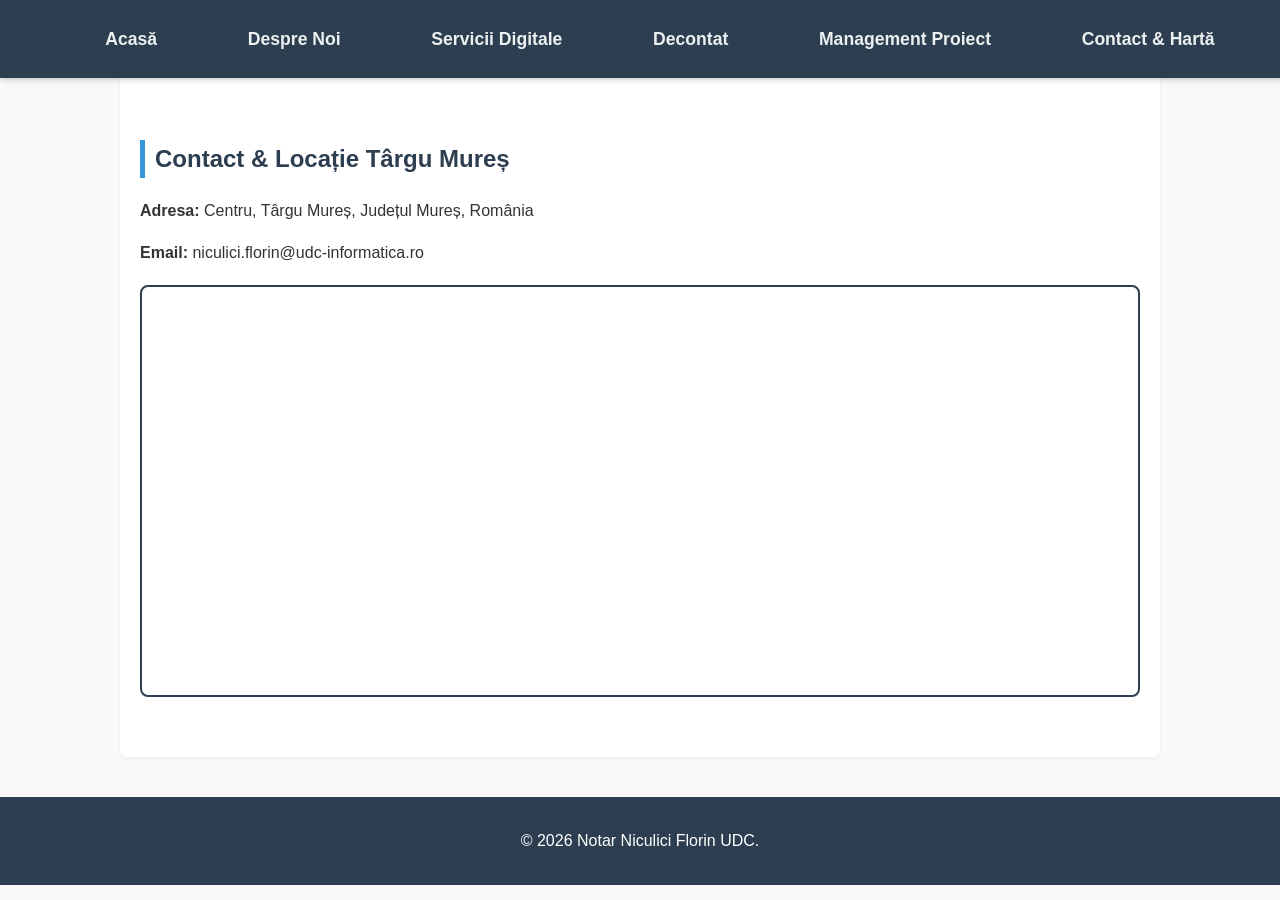
==== contact.html @ 2c57145e "Create contact.html" ====
<!DOCTYPE html>
<html lang="ro">
<head>
    <meta charset="UTF-8">
    <title>Contact & Locatie</title>
    <link rel="stylesheet" href="style.css">
</head>
<body>
<header>
    <nav>
        <a href="index.html">Acasă</a>
        <a href="despre.html">Despre Noi</a>
        <a href="servicii.html">Servicii Digitale</a>
        <a href="decontat.html">Decontat</a>
        <a href="management.html">Management Proiect</a>
        <a href="contact.html">Contact & Hartă</a>
    </nav>
</header>
<main>
    <h2>Contact & Locație Târgu Mureș</h2>
    <p><strong>Adresa:</strong> Centru, Târgu Mureș, Județul Mureș, România</p>
    <p><strong>Email:</strong> niculici.florin@udc-informatica.ro</p>
    <div class="map-container">
        <iframe src="https://google.com" width="100%" height="400" style="border:0;" allowfullscreen="" loading="lazy"></iframe>
    </div>
</main>
<footer><p>&copy; 2026 Notar Niculici Florin UDC.</p></footer>
</body>
</html>
---- style.css ----
body { font-family: 'Segoe UI', Tahoma, Geneva, Verdana, sans-serif; margin: 0; padding: 0; color: #333; line-height: 1.6; background-color: #f9f9f9; }
header { background: #2c3e50; color: white; padding: 20px; position: fixed; width: 100%; top: 0; z-index: 1000; box-shadow: 0 2px 5px rgba(0,0,0,0.2); }
nav { display: flex; justify-content: space-around; max-width: 1200px; margin: 0 auto; flex-wrap: wrap; }
nav a { color: #ecf0f1; text-decoration: none; font-weight: bold; font-size: 1.1rem; padding: 5px 10px; }
nav a:hover { color: #3498db; }
main { padding: 120px 20px 60px 20px; max-width: 1000px; margin: 0 auto; background: white; margin-bottom: 20px; border-radius: 8px; box-shadow: 0 2px 4px rgba(0,0,0,0.05); }
h1, h2, h3 { color: #2c3e50; border-left: 5px solid #3498db; padding-left: 10px; }

/* Profil Facebook */
.profile-container { display: flex; align-items: center; gap: 30px; background: #eef2f7; padding: 25px; border-radius: 12px; margin-top: 20px; border: 1px solid #dcdfe4; }
.profile-avatar { width: 120px; height: 120px; background: #3498db; color: white; display: flex; align-items: center; justify-content: center; font-size: 3rem; font-weight: bold; border-radius: 50%; box-shadow: 0 4px 10px rgba(52, 152, 219, 0.3); border: 3px solid white; flex-shrink: 0; }
.profile-text { flex: 1; }
.fb-btn { display: inline-block; background-color: #1877f2; color: white; padding: 10px 20px; text-decoration: none; border-radius: 6px; font-weight: bold; margin-top: 10px; font-size: 0.9rem; }
.fb-btn:hover { background-color: #166fe5; }

.hero-img { width: 100%; max-height: 400px; object-fit: cover; border-radius: 8px; margin-top: 25px; }
.video-container { position: relative; padding-bottom: 56.25%; height: 0; overflow: hidden; margin-top: 20px; border-radius: 8px; }
.video-container iframe { position: absolute; top: 0; left: 0; width: 100%; height: 100%; border: 0; }
.map-container { margin-top: 20px; border: 2px solid #2c3e50; border-radius: 8px; overflow: hidden; }

/* Tabele GANTT & Kanban */
table { width: 100%; border-collapse: collapse; margin-top: 15px; margin-bottom: 30px; }
th, td { border: 1px solid #ddd; padding: 12px; text-align: left; }
th { background-color: #2c3e50; color: white; }
tr:nth-child(even) { background-color: #f2f2f2; }
.kanban-board { display: flex; gap: 15px; margin-top: 20px; overflow-x: auto; padding-bottom: 10px; }
.kanban-column { flex: 1; min-width: 220px; background: #f4f5f7; padding: 15px; border-radius: 6px; }
.kanban-card { background: white; padding: 12px; margin-bottom: 10px; border-radius: 4px; border-left: 4px solid #3498db; font-size: 0.9rem; }
.card-tag { font-size: 0.75rem; background: #ebecf0; padding: 2px 6px; border-radius: 3px; font-weight: bold; color: #5e6c84; display: inline-block; margin-top: 5px; }

footer { background: #2c3e50; color: white; text-align: center; padding: 15px; margin-top: 40px; }
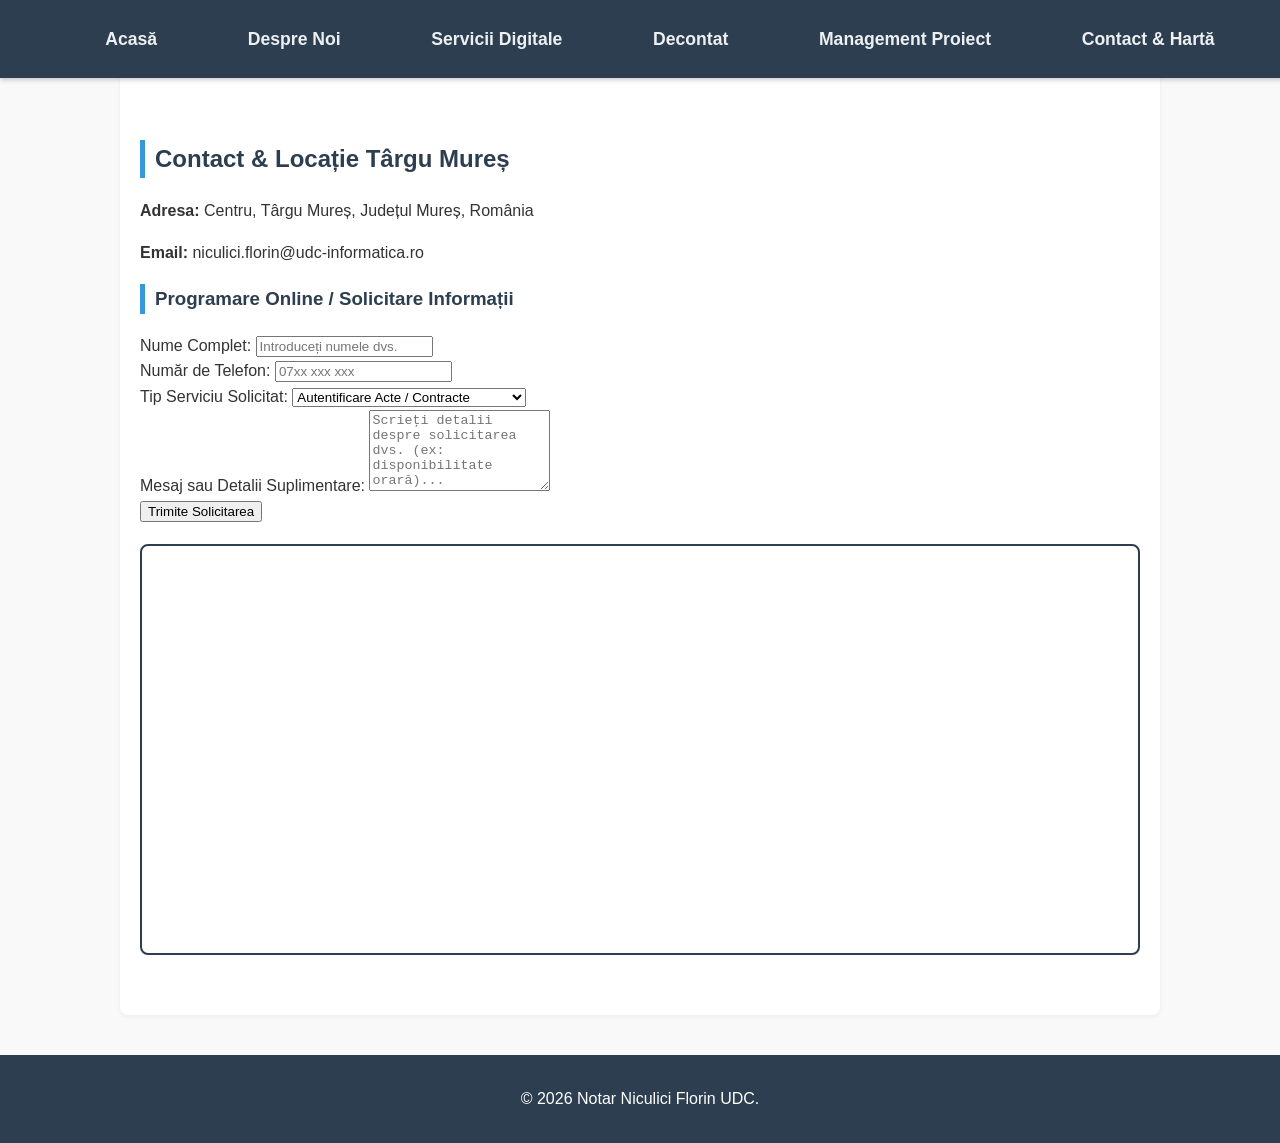
==== commit 174f7eed: "Update contact.html" ====
--- a/contact.html
+++ b/contact.html
@@ -20,6 +20,40 @@
     <h2>Contact & Locație Târgu Mureș</h2>
     <p><strong>Adresa:</strong> Centru, Târgu Mureș, Județul Mureș, România</p>
     <p><strong>Email:</strong> niculici.florin@udc-informatica.ro</p>
+    
+    <!-- Formular de Contact Adaugat -->
+    <div class="form-container">
+        <h3>Programare Online / Solicitare Informații</h3>
+        <form action="#" method="POST">
+            <div class="form-group">
+                <label for="nume">Nume Complet:</label>
+                <input type="text" id="nume" name="nume" placeholder="Introduceți numele dvs." required>
+            </div>
+            
+            <div class="form-group">
+                <label for="telefon">Număr de Telefon:</label>
+                <input type="tel" id="telefon" name="telefon" placeholder="07xx xxx xxx" required>
+            </div>
+            
+            <div class="form-group">
+                <label for="serviciu">Tip Serviciu Solicitat:</label>
+                <select id="serviciu" name="serviciu">
+                    <option value="autentificare">Autentificare Acte / Contracte</option>
+                    <option value="succesiune">Succesiuni și Moșteniri</option>
+                    <option value="decontat">Consultare Eligibilitate Act Decontat</option>
+                    <option value="altele">Alte Servicii Digitale UDC</option>
+                </select>
+            </div>
+            
+            <div class="form-group">
+                <label for="mesaj">Mesaj sau Detalii Suplimentare:</label>
+                <textarea id="mesaj" name="mesaj" rows="5" placeholder="Scrieți detalii despre solicitarea dvs. (ex: disponibilitate orară)..." required></textarea>
+            </div>
+            
+            <button type="submit" class="submit-btn">Trimite Solicitarea</button>
+        </form>
+    </div>
+
     <div class="map-container">
         <iframe src="https://google.com" width="100%" height="400" style="border:0;" allowfullscreen="" loading="lazy"></iframe>
     </div>
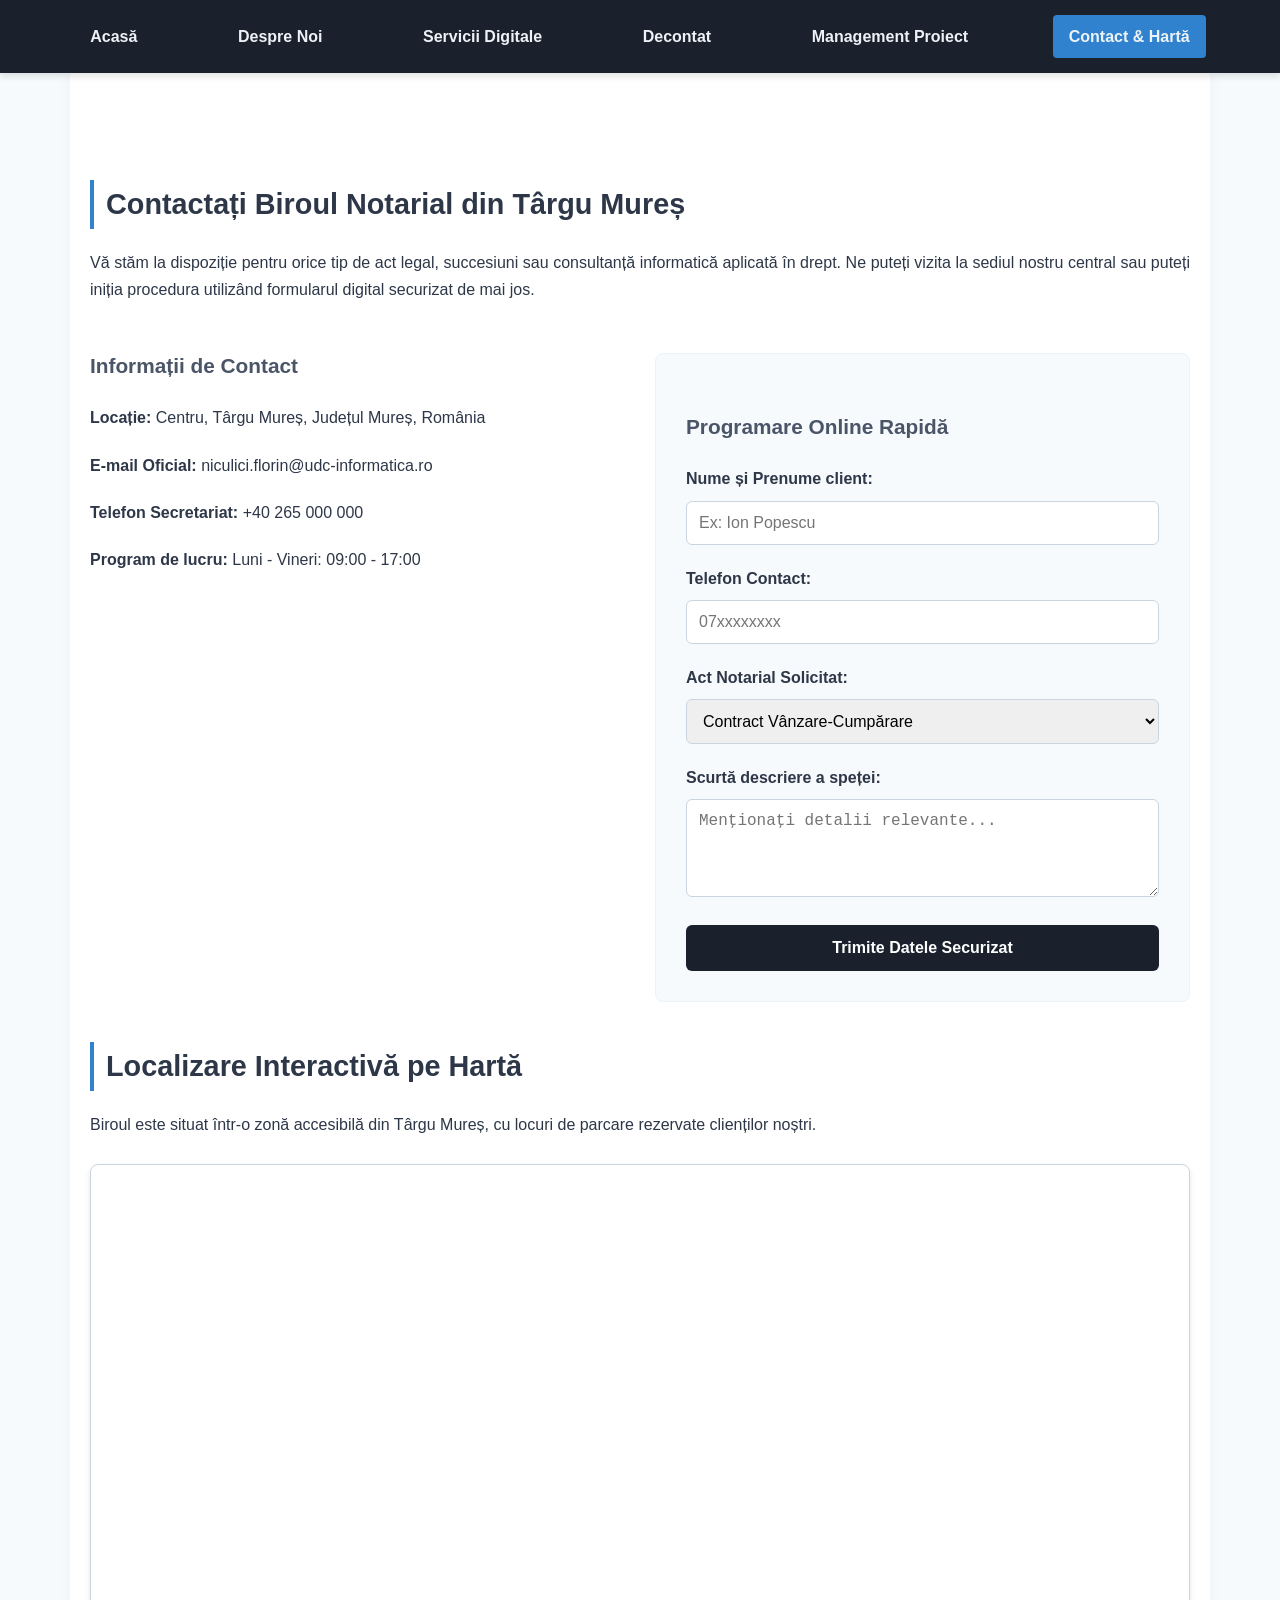
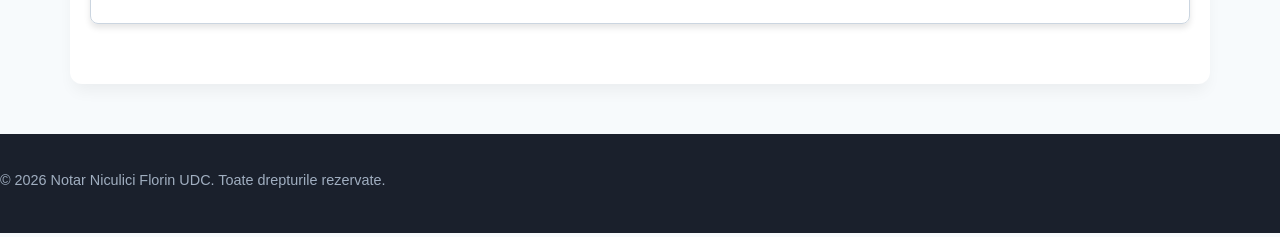
==== commit 8d2d97d5: "Update contact.html" ====
--- a/contact.html
+++ b/contact.html
@@ -1,8 +1,9 @@
+  
 <!DOCTYPE html>
 <html lang="ro">
 <head>
     <meta charset="UTF-8">
-    <title>Contact & Locatie</title>
+    <title>Contact & Locatie - Notar Niculici Florin</title>
     <link rel="stylesheet" href="style.css">
 </head>
 <body>
@@ -13,51 +14,58 @@
         <a href="servicii.html">Servicii Digitale</a>
         <a href="decontat.html">Decontat</a>
         <a href="management.html">Management Proiect</a>
-        <a href="contact.html">Contact & Hartă</a>
+        <a href="contact.html" class="active">Contact & Hartă</a>
     </nav>
 </header>
 <main>
-    <h2>Contact & Locație Târgu Mureș</h2>
-    <p><strong>Adresa:</strong> Centru, Târgu Mureș, Județul Mureș, România</p>
-    <p><strong>Email:</strong> niculici.florin@udc-informatica.ro</p>
+    <h2>Contactați Biroul Notarial din Târgu Mureș</h2>
+    <p>Vă stăm la dispoziție pentru orice tip de act legal, succesiuni sau consultanță informatică aplicată în drept. Ne puteți vizita la sediul nostru central sau puteți iniția procedura utilizând formularul digital securizat de mai jos.</p>
     
-    <!-- Formular de Contact Adaugat -->
-    <div class="form-container">
-        <h3>Programare Online / Solicitare Informații</h3>
-        <form action="#" method="POST">
-            <div class="form-group">
-                <label for="nume">Nume Complet:</label>
-                <input type="text" id="nume" name="nume" placeholder="Introduceți numele dvs." required>
-            </div>
-            
-            <div class="form-group">
-                <label for="telefon">Număr de Telefon:</label>
-                <input type="tel" id="telefon" name="telefon" placeholder="07xx xxx xxx" required>
-            </div>
-            
-            <div class="form-group">
-                <label for="serviciu">Tip Serviciu Solicitat:</label>
-                <select id="serviciu" name="serviciu">
-                    <option value="autentificare">Autentificare Acte / Contracte</option>
-                    <option value="succesiune">Succesiuni și Moșteniri</option>
-                    <option value="decontat">Consultare Eligibilitate Act Decontat</option>
-                    <option value="altele">Alte Servicii Digitale UDC</option>
-                </select>
-            </div>
-            
-            <div class="form-group">
-                <label for="mesaj">Mesaj sau Detalii Suplimentare:</label>
-                <textarea id="mesaj" name="mesaj" rows="5" placeholder="Scrieți detalii despre solicitarea dvs. (ex: disponibilitate orară)..." required></textarea>
-            </div>
-            
-            <button type="submit" class="submit-btn">Trimite Solicitarea</button>
-        </form>
+    <div class="grid-2">
+        <div>
+            <h3>Informații de Contact</h3>
+            <p><strong>Locație:</strong> Centru, Târgu Mureș, Județul Mureș, România</p>
+            <p><strong>E-mail Oficial:</strong> niculici.florin@udc-informatica.ro</p>
+            <p><strong>Telefon Secretariat:</strong> +40 265 000 000</p>
+            <p><strong>Program de lucru:</strong> Luni - Vineri: 09:00 - 17:00</p>
+        </div>
+        
+        <div class="form-container">
+            <h3>Programare Online Rapidă</h3>
+            <form action="#" method="POST">
+                <div class="form-group">
+                    <label for="nume">Nume și Prenume client:</label>
+                    <input type="text" id="nume" name="nume" placeholder="Ex: Ion Popescu" required>
+                </div>
+                <div class="form-group">
+                    <label for="telefon">Telefon Contact:</label>
+                    <input type="tel" id="telefon" name="telefon" placeholder="07xxxxxxxx" required>
+                </div>
+                <div class="form-group">
+                    <label for="serviciu">Act Notarial Solicitat:</label>
+                    <select id="serviciu" name="serviciu">
+                        <option value="vanzare">Contract Vânzare-Cumpărare</option>
+                        <option value="succesiune">Procedură Succesorală (Moștenire)</option>
+                        <option value="decontat">Verificare Act Decontat / Scutit</option>
+                        <option value="procura">Procură Specială Digitală</option>
+                    </select>
+                </div>
+                <div class="form-group">
+                    <label for="mesaj">Scurtă descriere a speței:</label>
+                    <textarea id="mesaj" name="mesaj" rows="4" placeholder="Menționați detalii relevante..." required></textarea>
+                </div>
+                <button type="submit" class="submit-btn">Trimite Datele Securizat</button>
+            </form>
+        </div>
     </div>
 
+    <h2>Localizare Interactivă pe Hartă</h2>
+    <p>Biroul este situat într-o zonă accesibilă din Târgu Mureș, cu locuri de parcare rezervate clienților noștri.</p>
+    
     <div class="map-container">
-        <iframe src="https://google.com" width="100%" height="400" style="border:0;" allowfullscreen="" loading="lazy"></iframe>
+        <iframe src="https://google.com" width="100%" height="450" style="border:0;" allowfullscreen="" loading="lazy"></iframe>
     </div>
 </main>
-<footer><p>&copy; 2026 Notar Niculici Florin UDC.</p></footer>
+<footer><p>&copy; 2026 Notar Niculici Florin UDC. Toate drepturile rezervate.</p></footer>
 </body>
 </html>
--- a/style.css
+++ b/style.css
@@ -1,31 +1,51 @@
-body { font-family: 'Segoe UI', Tahoma, Geneva, Verdana, sans-serif; margin: 0; padding: 0; color: #333; line-height: 1.6; background-color: #f9f9f9; }
-header { background: #2c3e50; color: white; padding: 20px; position: fixed; width: 100%; top: 0; z-index: 1000; box-shadow: 0 2px 5px rgba(0,0,0,0.2); }
+/* Stiluri Generale */
+body { font-family: 'Segoe UI', Tahoma, Geneva, Verdana, sans-serif; margin: 0; padding: 0; color: #2d3748; line-height: 1.7; background-color: #f7fafc; }
+header { background: #1a202c; color: white; padding: 15px 0; position: fixed; width: 100%; top: 0; z-index: 1000; box-shadow: 0 4px 6px rgba(0,0,0,0.1); }
 nav { display: flex; justify-content: space-around; max-width: 1200px; margin: 0 auto; flex-wrap: wrap; }
-nav a { color: #ecf0f1; text-decoration: none; font-weight: bold; font-size: 1.1rem; padding: 5px 10px; }
-nav a:hover { color: #3498db; }
-main { padding: 120px 20px 60px 20px; max-width: 1000px; margin: 0 auto; background: white; margin-bottom: 20px; border-radius: 8px; box-shadow: 0 2px 4px rgba(0,0,0,0.05); }
-h1, h2, h3 { color: #2c3e50; border-left: 5px solid #3498db; padding-left: 10px; }
+nav a { color: #edf2f7; text-decoration: none; font-weight: 600; font-size: 1rem; padding: 8px 16px; border-radius: 4px; transition: all 0.3s; }
+nav a:hover { background: #3182ce; color: white; }
+.active { background: #3182ce; }
 
-/* Profil Facebook */
-.profile-container { display: flex; align-items: center; gap: 30px; background: #eef2f7; padding: 25px; border-radius: 12px; margin-top: 20px; border: 1px solid #dcdfe4; }
-.profile-avatar { width: 120px; height: 120px; background: #3498db; color: white; display: flex; align-items: center; justify-content: center; font-size: 3rem; font-weight: bold; border-radius: 50%; box-shadow: 0 4px 10px rgba(52, 152, 219, 0.3); border: 3px solid white; flex-shrink: 0; }
-.profile-text { flex: 1; }
-.fb-btn { display: inline-block; background-color: #1877f2; color: white; padding: 10px 20px; text-decoration: none; border-radius: 6px; font-weight: bold; margin-top: 10px; font-size: 0.9rem; }
-.fb-btn:hover { background-color: #166fe5; }
+/* Main Container */
+main { padding: 140px 20px 60px 20px; max-width: 1100px; margin: 0 auto; background: white; margin-bottom: 30px; border-radius: 12px; box-shadow: 0 10px 15px -3px rgba(0,0,0,0.05); }
+h1 { color: #1a202c; font-size: 2.2rem; border-left: 6px solid #3182ce; padding-left: 15px; margin-bottom: 25px; }
+h2 { color: #2d3748; font-size: 1.8rem; border-left: 4px solid #3182ce; padding-left: 12px; margin-top: 40px; margin-bottom: 20px; }
+h3 { color: #4a5568; font-size: 1.3rem; margin-top: 25px; }
+p { margin-bottom: 20px; text-align: justify; }
 
-.hero-img { width: 100%; max-height: 400px; object-fit: cover; border-radius: 8px; margin-top: 25px; }
-.video-container { position: relative; padding-bottom: 56.25%; height: 0; overflow: hidden; margin-top: 20px; border-radius: 8px; }
+/* Grid-uri si Carduri */
+.grid-2 { display: grid; grid-template-columns: 1fr 1fr; gap: 30px; margin-top: 20px; }
+@media (max-width: 768px) { .grid-2 { grid-template-columns: 1fr; } }
+.card { background: #f8fafc; border: 1px solid #e2e8f0; padding: 20px; border-radius: 8px; border-top: 4px solid #3182ce; }
+
+/* Profil */
+.profile-container { display: flex; align-items: center; gap: 30px; background: #ebf8ff; padding: 30px; border-radius: 12px; margin-bottom: 30px; border: 1px solid #bee3f8; }
+.profile-avatar { width: 100px; height: 100px; background: #3182ce; color: white; display: flex; align-items: center; justify-content: center; font-size: 2.5rem; font-weight: bold; border-radius: 50%; box-shadow: 0 4px 6px rgba(0,0,0,0.1); flex-shrink: 0; }
+.fb-btn { display: inline-block; background: #1877f2; color: white; padding: 10px 20px; text-decoration: none; border-radius: 6px; font-weight: bold; font-size: 0.9rem; margin-top: 10px; transition: background 0.2s; }
+.fb-btn:hover { background: #145dbf; }
+
+/* Media Elements */
+.hero-img { width: 100%; max-height: 400px; object-fit: cover; border-radius: 8px; margin: 20px 0; }
+.video-container { position: relative; padding-bottom: 56.25%; height: 0; overflow: hidden; margin: 25px 0; border-radius: 8px; box-shadow: 0 4px 6px rgba(0,0,0,0.1); }
 .video-container iframe { position: absolute; top: 0; left: 0; width: 100%; height: 100%; border: 0; }
-.map-container { margin-top: 20px; border: 2px solid #2c3e50; border-radius: 8px; overflow: hidden; }
+.map-container { margin-top: 25px; border-radius: 8px; overflow: hidden; box-shadow: 0 4px 6px rgba(0,0,0,0.1); border: 1px solid #cbd5e0; }
 
-/* Tabele GANTT & Kanban */
-table { width: 100%; border-collapse: collapse; margin-top: 15px; margin-bottom: 30px; }
-th, td { border: 1px solid #ddd; padding: 12px; text-align: left; }
-th { background-color: #2c3e50; color: white; }
-tr:nth-child(even) { background-color: #f2f2f2; }
-.kanban-board { display: flex; gap: 15px; margin-top: 20px; overflow-x: auto; padding-bottom: 10px; }
-.kanban-column { flex: 1; min-width: 220px; background: #f4f5f7; padding: 15px; border-radius: 6px; }
-.kanban-card { background: white; padding: 12px; margin-bottom: 10px; border-radius: 4px; border-left: 4px solid #3498db; font-size: 0.9rem; }
-.card-tag { font-size: 0.75rem; background: #ebecf0; padding: 2px 6px; border-radius: 3px; font-weight: bold; color: #5e6c84; display: inline-block; margin-top: 5px; }
+/* Formular de Contact */
+.form-container { background: #f7fafc; border: 1px solid #edf2f7; padding: 30px; border-radius: 8px; margin-top: 30px; }
+.form-group { margin-bottom: 20px; }
+.form-group label { display: block; margin-bottom: 8px; font-weight: 600; }
+.form-group input, .form-group select, .form-group textarea { width: 100%; padding: 12px; border: 1px solid #cbd5e0; border-radius: 6px; box-sizing: border-box; font-size: 1rem; }
+.submit-btn { background: #1a202c; color: white; border: none; padding: 14px; border-radius: 6px; font-weight: bold; cursor: pointer; width: 100%; font-size: 1rem; transition: background 0.2s; }
+.submit-btn:hover { background: #3182ce; }
 
-footer { background: #2c3e50; color: white; text-align: center; padding: 15px; margin-top: 40px; }
+/* Management */
+table { width: 100%; border-collapse: collapse; margin: 20px 0; }
+th, td { border: 1px solid #e2e8f0; padding: 12px; text-align: left; }
+th { background: #2d3748; color: white; }
+tr:nth-child(even) { background: #f7fafc; }
+.kanban-board { display: flex; gap: 15px; overflow-x: auto; padding-bottom: 15px; margin-top: 25px; }
+.kanban-column { flex: 1; min-width: 240px; background: #edf2f7; padding: 15px; border-radius: 8px; }
+.kanban-card { background: white; padding: 15px; margin-bottom: 12px; border-radius: 6px; border-left: 4px solid #3182ce; box-shadow: 0 2px 4px rgba(0,0,0,0.05); }
+.card-tag { font-size: 0.75rem; background: #e2e8f0; padding: 2px 6px; border-radius: 4px; font-weight: bold; color: #4a5568; display: inline-block; margin-top: 8px; }
+
+footer { background: #1a202c; color: #a0aec0; text-align: center; padding: 20px 0; margin-top: 50px; font-size: 0.9rem; }
